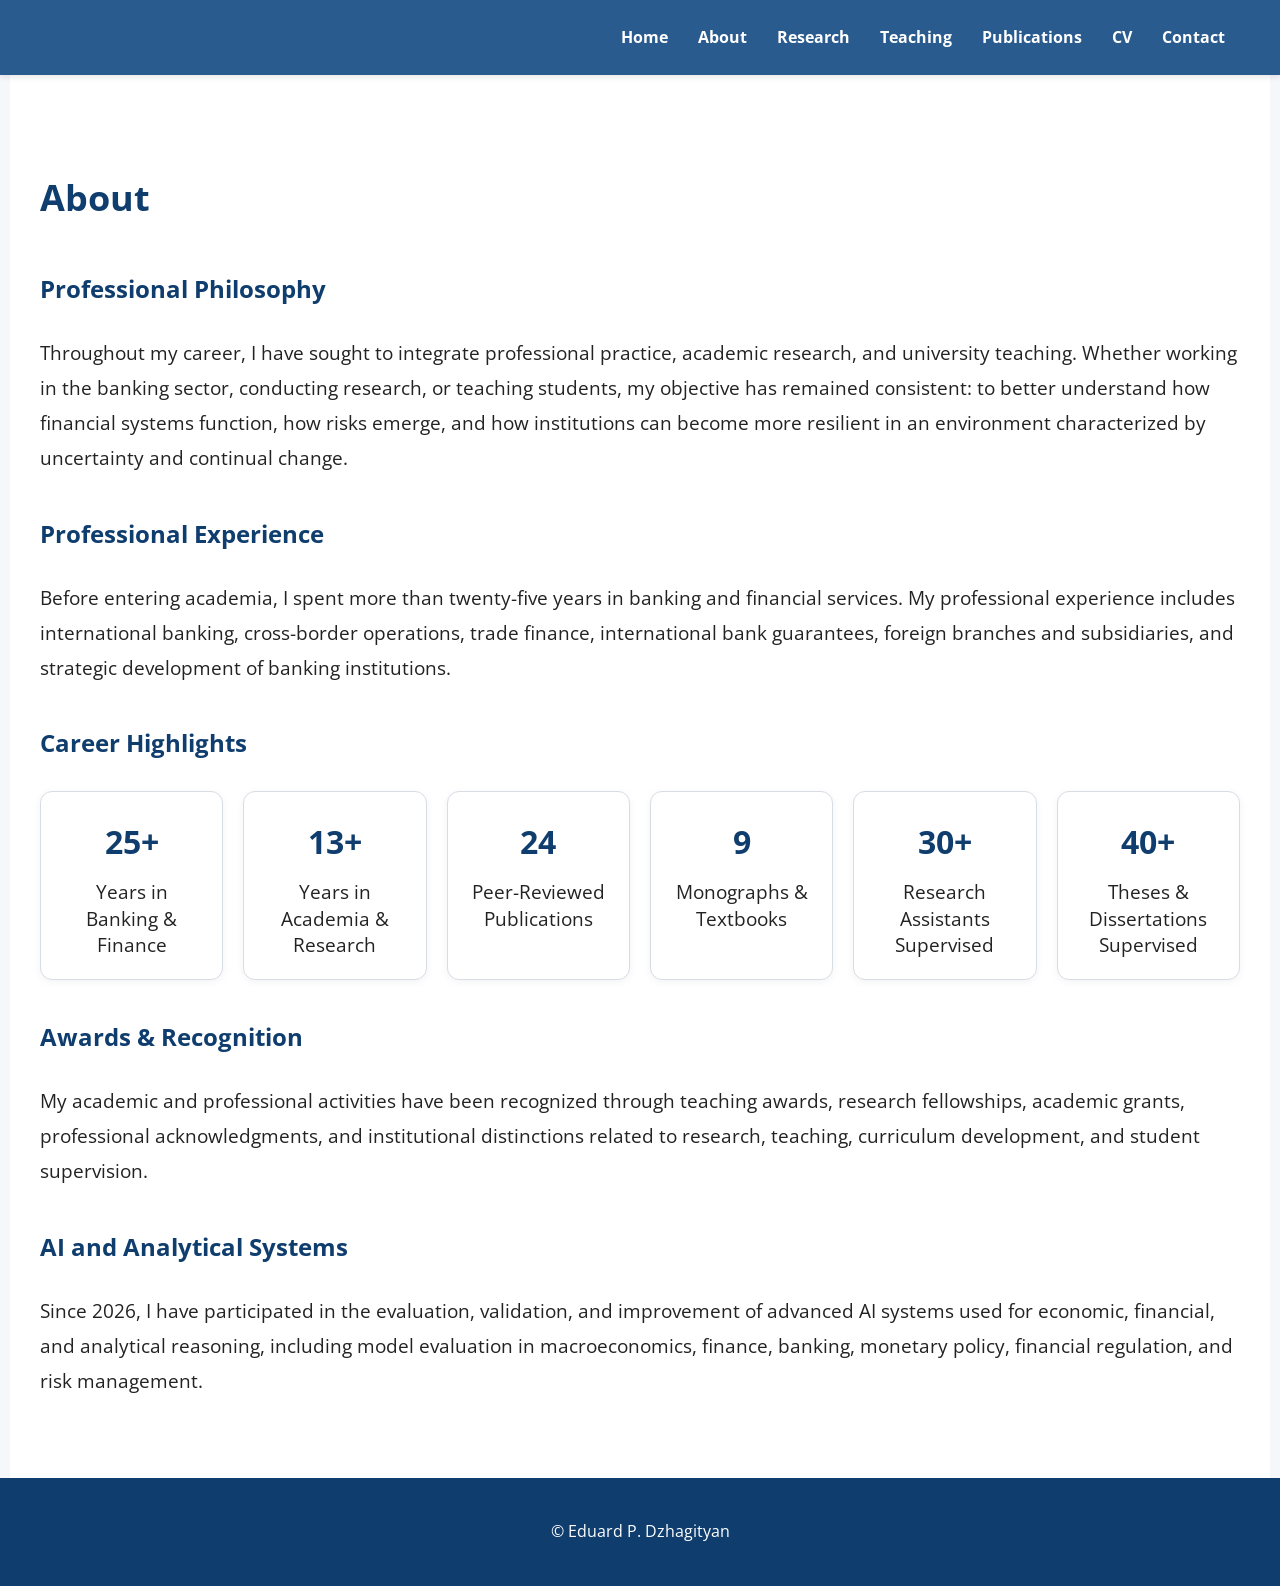
==== about.html @ 3d82eb3a "Connect About to stylesheet" ====
<!DOCTYPE html>
<html lang="en">
<head>
<meta charset="UTF-8">
<meta name="viewport" content="width=device-width, initial-scale=1.0">
<title>About | Eduard P. Dzhagityan</title>
<link rel="stylesheet" href="style.css">
</head>

<body>

<nav>
<a href="index.html">Home</a>
<a href="about.html">About</a>
<a href="research.html">Research</a>
<a href="teaching.html">Teaching</a>
<a href="publications.html">Publications</a>
<a href="cv.html">CV</a>
<a href="contact.html">Contact</a>
</nav>

<section class="page-section">

<h1>About</h1>

<h2>Professional Philosophy</h2>

<p>
Throughout my career, I have sought to integrate professional practice, academic research, and university teaching. Whether working in the banking sector, conducting research, or teaching students, my objective has remained consistent: to better understand how financial systems function, how risks emerge, and how institutions can become more resilient in an environment characterized by uncertainty and continual change.
</p>

<h2>Professional Experience</h2>

<p>
Before entering academia, I spent more than twenty-five years in banking and financial services. My professional experience includes international banking, cross-border operations, trade finance, international bank guarantees, foreign branches and subsidiaries, and strategic development of banking institutions.
</p>

<h2>Career Highlights</h2>

<div class="highlights-grid">

<div class="highlight-card">
<strong>25+</strong>
<span>Years in Banking & Finance</span>
</div>

<div class="highlight-card">
<strong>13+</strong>
<span>Years in Academia & Research</span>
</div>

<div class="highlight-card">
<strong>24</strong>
<span>Peer-Reviewed Publications</span>
</div>

<div class="highlight-card">
<strong>9</strong>
<span>Monographs & Textbooks</span>
</div>

<div class="highlight-card">
<strong>30+</strong>
<span>Research Assistants Supervised</span>
</div>

<div class="highlight-card">
<strong>40+</strong>
<span>Theses & Dissertations Supervised</span>
</div>

</div>

<h2>Awards & Recognition</h2>

<p>
My academic and professional activities have been recognized through teaching awards, research fellowships, academic grants, professional acknowledgments, and institutional distinctions related to research, teaching, curriculum development, and student supervision.
</p>

<h2>AI and Analytical Systems</h2>

<p>
Since 2026, I have participated in the evaluation, validation, and improvement of advanced AI systems used for economic, financial, and analytical reasoning, including model evaluation in macroeconomics, finance, banking, monetary policy, financial regulation, and risk management.
</p>

</section>

<footer>
© Eduard P. Dzhagityan
</footer>

</body>
</html>
---- style.css ----
@import url('https://fonts.googleapis.com/css2?family=Open+Sans:wght@400;600;700&display=swap');

body{
    margin:0;
    font-family:"Open Sans", Arial, sans-serif;
    background:#f5f7fa;
    color:#222;
    line-height:1.7;
}

nav{
    background:#2a5b8f;
    padding:24px 40px;
    box-shadow:0 2px 6px rgba(0,0,0,.1);
    position:sticky;
    top:0;
    z-index:10;
    display:flex;
    justify-content:flex-end;
    align-items:center;
}

nav a{
    margin:0 15px;
    text-decoration:none;
    color:white;
    font-weight:bold;
}

nav a:hover{
    color:#8fd3ff;
}

header{
    background:
    linear-gradient(90deg, rgba(15,61,110,0.98) 0%, rgba(15,61,110,0.95) 100%),
    radial-gradient(circle at 75% 18%, rgba(255,255,255,0.08), transparent 28%),
    linear-gradient(135deg, #0f3d6e 0%, #082d55 100%);
    color:white;
    padding:35px 40px 45px 40px;
    position:relative;
    overflow:hidden;
}

.container{
    max-width:1320px;
    margin:auto;
}

.hero{
    display:flex;
    align-items:flex-start;
    gap:56px;
    flex-wrap:wrap;
    position:relative;
    margin-top:20px;
}

.hero img{
    width:300px;
    border-radius:14px;
    box-shadow:0 12px 30px rgba(0,0,0,.30);
    z-index:1;
}

.hero-text{
    flex:1;
    min-width:300px;
}

.hero-text h1{
    margin:0;
    font-size:34px;
    line-height:1.15;
    font-weight:700;
}

.hero-text h1 .degrees{
    display:block;
    font-size:18px;
    font-weight:600;
    margin-top:8px;
    padding-bottom:10px;
    border-bottom:1px solid rgba(255,255,255,0.55);
    color:#8fd3ff;
    opacity:0.95;
}

.hero-text p{
    font-size:16px;
    margin-bottom:14px;
    line-height:1.6;
}

.hero-highlights{
    display:grid;
    grid-template-columns:1.1fr 1.9fr;
    gap:38px;
    margin-top:38px;
    font-size:15px;
    line-height:1.55;
    align-items:start;
}

.hero-highlights strong{
    font-size:18px;
    display:block;
    margin-bottom:8px;
}

.academic-profiles{
    width:100%;
    max-width:1000px;
    margin:40px auto 0 auto;
    padding-top:12px;
    text-align:left;
    background:none;
    border:none;
    box-shadow:none;
    border-top:1px solid rgba(255,255,255,0.25);
}

.academic-profiles strong{
    display:block;
    font-family:Georgia, serif;
    font-size:22px;
    font-weight:500;
    margin-bottom:8px;
    color:white;
}

.academic-profiles a{
    color:white;
    text-decoration:none;
    font-weight:500;
}

.academic-profiles a:hover{
    text-decoration:underline;
}

.buttons{
    margin-top:25px;
}

.button{
    display:inline-block;
    margin-right:10px;
    margin-bottom:10px;
    padding:12px 20px;
    background:white;
    color:#0f3d6e;
    text-decoration:none;
    border-radius:6px;
    font-weight:bold;
}

section{
    max-width:1200px;
    margin:auto;
    padding:60px 30px;
}

section.page-section{
    background:white;
    font-size:19px;
    line-height:1.85;
}

h1{
    color:#0f3d6e;
    font-size:36px;
    margin-bottom:30px;
}

h2{
    color:#0f3d6e;
    font-size:24px;
    margin-top:35px;
    margin-bottom:25px;
}

.cards{
    display:grid;
    grid-template-columns:repeat(auto-fit,minmax(250px,1fr));
    gap:20px;
}

.card{
    background:white;
    padding:25px;
    border-radius:10px;
    box-shadow:0 2px 8px rgba(0,0,0,.08);
}

.highlights-grid{
    display:grid;
    grid-template-columns:repeat(auto-fit,minmax(180px,1fr));
    gap:20px;
    margin:25px 0 35px;
}

.highlight-card{
    background:#ffffff;
    border:1px solid #d7dce5;
    border-radius:12px;
    padding:20px;
    text-align:center;
    box-shadow:0 2px 8px rgba(0,0,0,.05);
}

.highlight-card strong{
    display:block;
    font-size:2rem;
    color:#0f3d6e;
    margin-bottom:8px;
}

.highlight-card span{
    display:block;
    line-height:1.4;
}

ul{
    padding-left:20px;
}

footer{
    text-align:center;
    padding:40px;
    background:#0f3d6e;
    color:white;
}
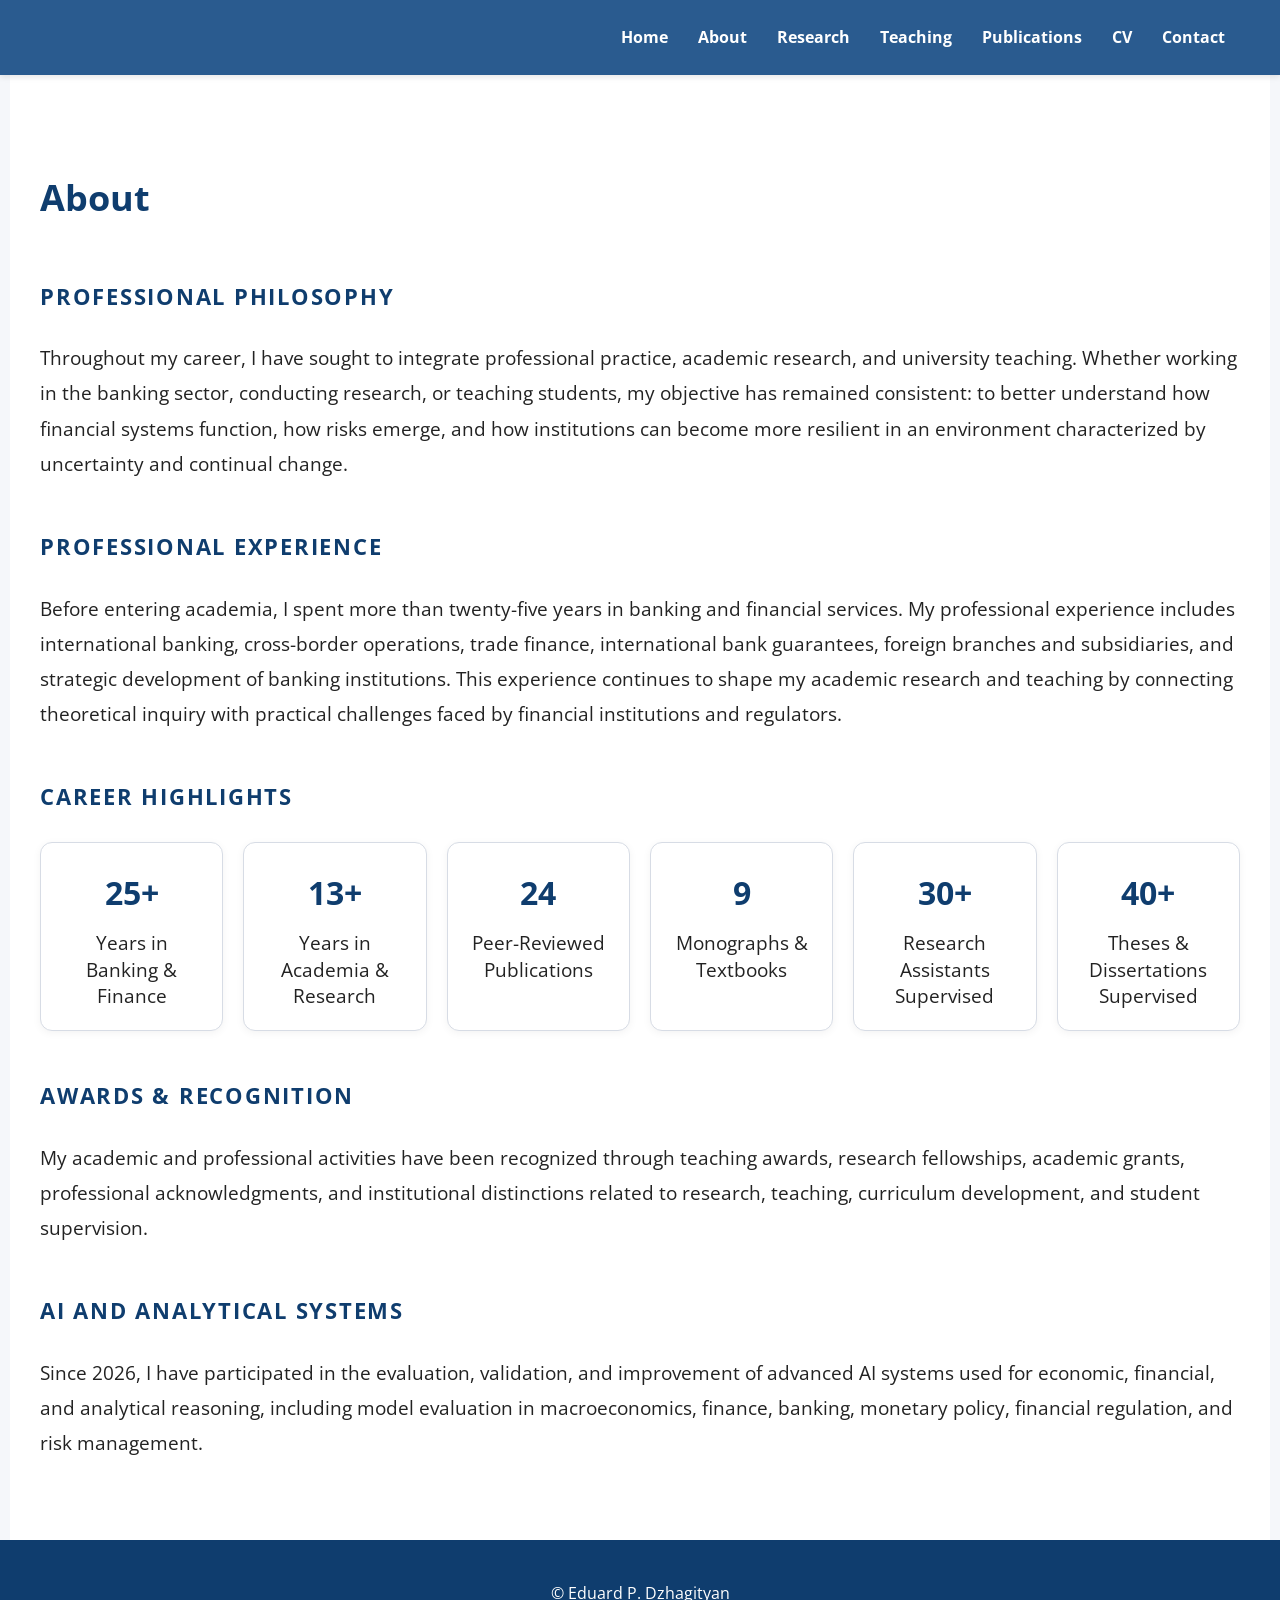
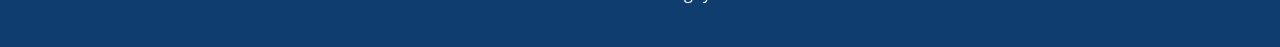
==== commit 236f85f3: "Update about.html" ====
--- a/about.html
+++ b/about.html
@@ -32,7 +32,7 @@
 <h2>Professional Experience</h2>
 
 <p>
-Before entering academia, I spent more than twenty-five years in banking and financial services. My professional experience includes international banking, cross-border operations, trade finance, international bank guarantees, foreign branches and subsidiaries, and strategic development of banking institutions.
+Before entering academia, I spent more than twenty-five years in banking and financial services. My professional experience includes international banking, cross-border operations, trade finance, international bank guarantees, foreign branches and subsidiaries, and strategic development of banking institutions. This experience continues to shape my academic research and teaching by connecting theoretical inquiry with practical challenges faced by financial institutions and regulators.
 </p>
 
 <h2>Career Highlights</h2>
--- a/style.css
+++ b/style.css
@@ -37,6 +37,8 @@
     radial-gradient(circle at 75% 18%, rgba(255,255,255,0.08), transparent 28%),
     linear-gradient(135deg, #0f3d6e 0%, #082d55 100%);
     color:white;
+    font-size:19px;
+    line-height:1.75;
     padding:35px 40px 45px 40px;
     position:relative;
     overflow:hidden;
@@ -73,6 +75,7 @@
     font-size:34px;
     line-height:1.15;
     font-weight:700;
+    color:white;
 }
 
 .hero-text h1 .degrees{
@@ -87,9 +90,9 @@
 }
 
 .hero-text p{
-    font-size:16px;
+    font-size:19px;
     margin-bottom:14px;
-    line-height:1.6;
+    line-height:1.75;
 }
 
 .hero-highlights{
@@ -130,13 +133,16 @@
 }
 
 .academic-profiles a{
-    color:white;
-    text-decoration:none;
-    font-weight:500;
+    color:#8fd3ff;
+    text-decoration:underline;
+    text-decoration-thickness:1px;
+    text-underline-offset:3px;
+    font-weight:600;
+    transition:color .2s ease;
 }
 
 .academic-profiles a:hover{
-    text-decoration:underline;
+    color:#ffffff;
 }
 
 .buttons{
@@ -175,22 +181,47 @@
 
 h2{
     color:#0f3d6e;
-    font-size:24px;
-    margin-top:35px;
+    font-size:22px;
+    font-weight:700;
+    text-transform:uppercase;
+    letter-spacing:.08em;
+    margin-top:44px;
     margin-bottom:25px;
+}
+
+h3{
+    color:#0f3d6e;
+    font-size:20px;
+    margin-top:28px;
+    margin-bottom:8px;
+}
+
+.course-block{
+    border-left:4px solid #2a5b8f;
+    padding-left:18px;
+    margin-top:22px;
+    margin-bottom:22px;
 }
 
 .cards{
     display:grid;
-    grid-template-columns:repeat(auto-fit,minmax(250px,1fr));
-    gap:20px;
+    grid-template-columns:repeat(auto-fit,minmax(280px,1fr));
+    gap:30px;
+    margin-top:25px;
+    margin-bottom:35px;
 }
 
 .card{
-    background:white;
-    padding:25px;
-    border-radius:10px;
-    box-shadow:0 2px 8px rgba(0,0,0,.08);
+    background:#ffffff;
+    border:1px solid #d7dce5;
+    border-radius:12px;
+    padding:24px;
+    box-shadow:0 2px 8px rgba(0,0,0,.05);
+}
+
+.card h3{
+    color:#0f3d6e;
+    margin-top:0;
 }
 
 .highlights-grid{
@@ -231,3 +262,195 @@
     background:#0f3d6e;
     color:white;
 }
+/* ---------- Teaching page ---------- */
+
+.course-block{
+    display:grid;
+    grid-template-columns:58px 1fr;
+    column-gap:20px;
+    align-items:start;
+
+    background:#ffffff;
+    border:2px solid #9fb8d8;
+    border-radius:14px;
+    padding:22px 30px;
+    margin:22px 0;
+
+    box-shadow:0 6px 16px rgba(15,61,110,.08);
+    transition:all .25s ease;
+}
+.course-block:hover{
+    transform:translateY(-2px);
+    box-shadow:0 10px 24px rgba(0,0,0,.08);
+}
+
+.course-icon{
+    width:54px;
+    height:54px;
+    border-radius:12px;
+
+    display:flex;
+    align-items:center;
+    justify-content:center;
+
+    background:#eef5fb;
+}
+
+.course-icon svg{
+    width:38px;
+    height:38px;
+    display:block;
+}
+
+.course-icon svg *{
+    fill:none;
+    stroke:#0f3d6e;
+    stroke-width:2.3;
+    stroke-linecap:round;
+    stroke-linejoin:round;
+}
+
+.course-content h3{
+    margin:0 0 10px 0;
+    padding-bottom:10px;
+
+    color:#123f73;
+    font-size:1.35rem;
+    line-height:1.3;
+
+    border-bottom:1px solid #d9e3ef;
+}
+
+.course-content p{
+    margin:0;
+    line-height:1.9;
+    color:#2f3b4a;
+    text-wrap:pretty;
+}
+
+.course-topics{
+    display:flex;
+    flex-wrap:wrap;
+    gap:10px 12px;
+    margin-top:14px;
+}
+
+.topic-tag{
+    display:inline-block;
+    padding:6px 14px;
+    background:#eef5fb;
+    border:1px solid #c9d9ec;
+    border-radius:8px;
+    color:#0f3d6e;
+    font-size:.95rem;
+    font-weight:600;
+    line-height:1.35;
+}
+/* ---------- Website Notice ---------- */
+
+.site-notice{
+    background:#fff8e5;
+    border-left:5px solid #d4a017;
+    border:1px solid #ecd58b;
+    border-radius:10px;
+
+    padding:16px 20px;
+    margin:18px 0 28px;
+
+    color:#4d3b00;
+    font-size:1rem;
+    line-height:1.7;
+}
+
+.site-notice strong{
+    color:#8a5a00;
+}
+
+/* ---------- Website Notice ---------- */
+
+.site-notice{
+    display:inline-block;
+
+    background:#fff8e5;
+    border:1px solid #e3c76d;
+    border-left:4px solid #c89b1f;
+
+    border-radius:8px;
+
+    padding:8px 12px;
+
+    margin:10px 0 18px 0;
+
+    color:#4b3b00;
+
+    font-size:.88rem;
+
+    line-height:1.45;
+
+    max-width:720px;
+}
+.site-notice strong{
+    color:#8a5c00;
+}
+
+/* ---------- Publications page ---------- */
+
+.publication{
+    background:#ffffff;
+    border:2px solid #9fb8d8;
+    border-radius:14px;
+    padding:22px 30px;
+    margin:22px 0 22px 42px;
+    width:calc(100% - 126px);
+    box-sizing:border-box;
+    box-shadow:0 6px 16px rgba(15,61,110,.08);
+    transition:all .25s ease;
+}
+
+.publication:hover{
+    transform:translateY(-2px);
+    box-shadow:0 10px 24px rgba(0,0,0,.08);
+}
+
+.publication h3{
+    color:#123f73;
+    font-size:1.35rem;
+    line-height:1.3;
+    margin:0 0 10px 0;
+    padding-bottom:10px;
+    border-bottom:1px solid #d9e3ef;
+}
+
+.publication p{
+    margin:0 0 12px 0;
+    line-height:1.9;
+    color:#2f3b4a;
+}
+
+@media (max-width:700px){
+    .publication{
+        margin:18px 0;
+        width:100%;
+        padding:20px;
+    }
+
+        .publication h3{
+        font-size:1.15rem;
+        overflow-wrap:anywhere;
+    }
+    .publication p{
+        font-size:1rem;
+    }
+
+    h2{
+        font-size:1.2rem;
+        letter-spacing:.06em;
+    }
+}
+.note{
+    background:#f5f7fa;
+    border:1px solid #d7dce5;
+    border-radius:12px;
+    padding:22px;
+    margin-top:35px;
+}
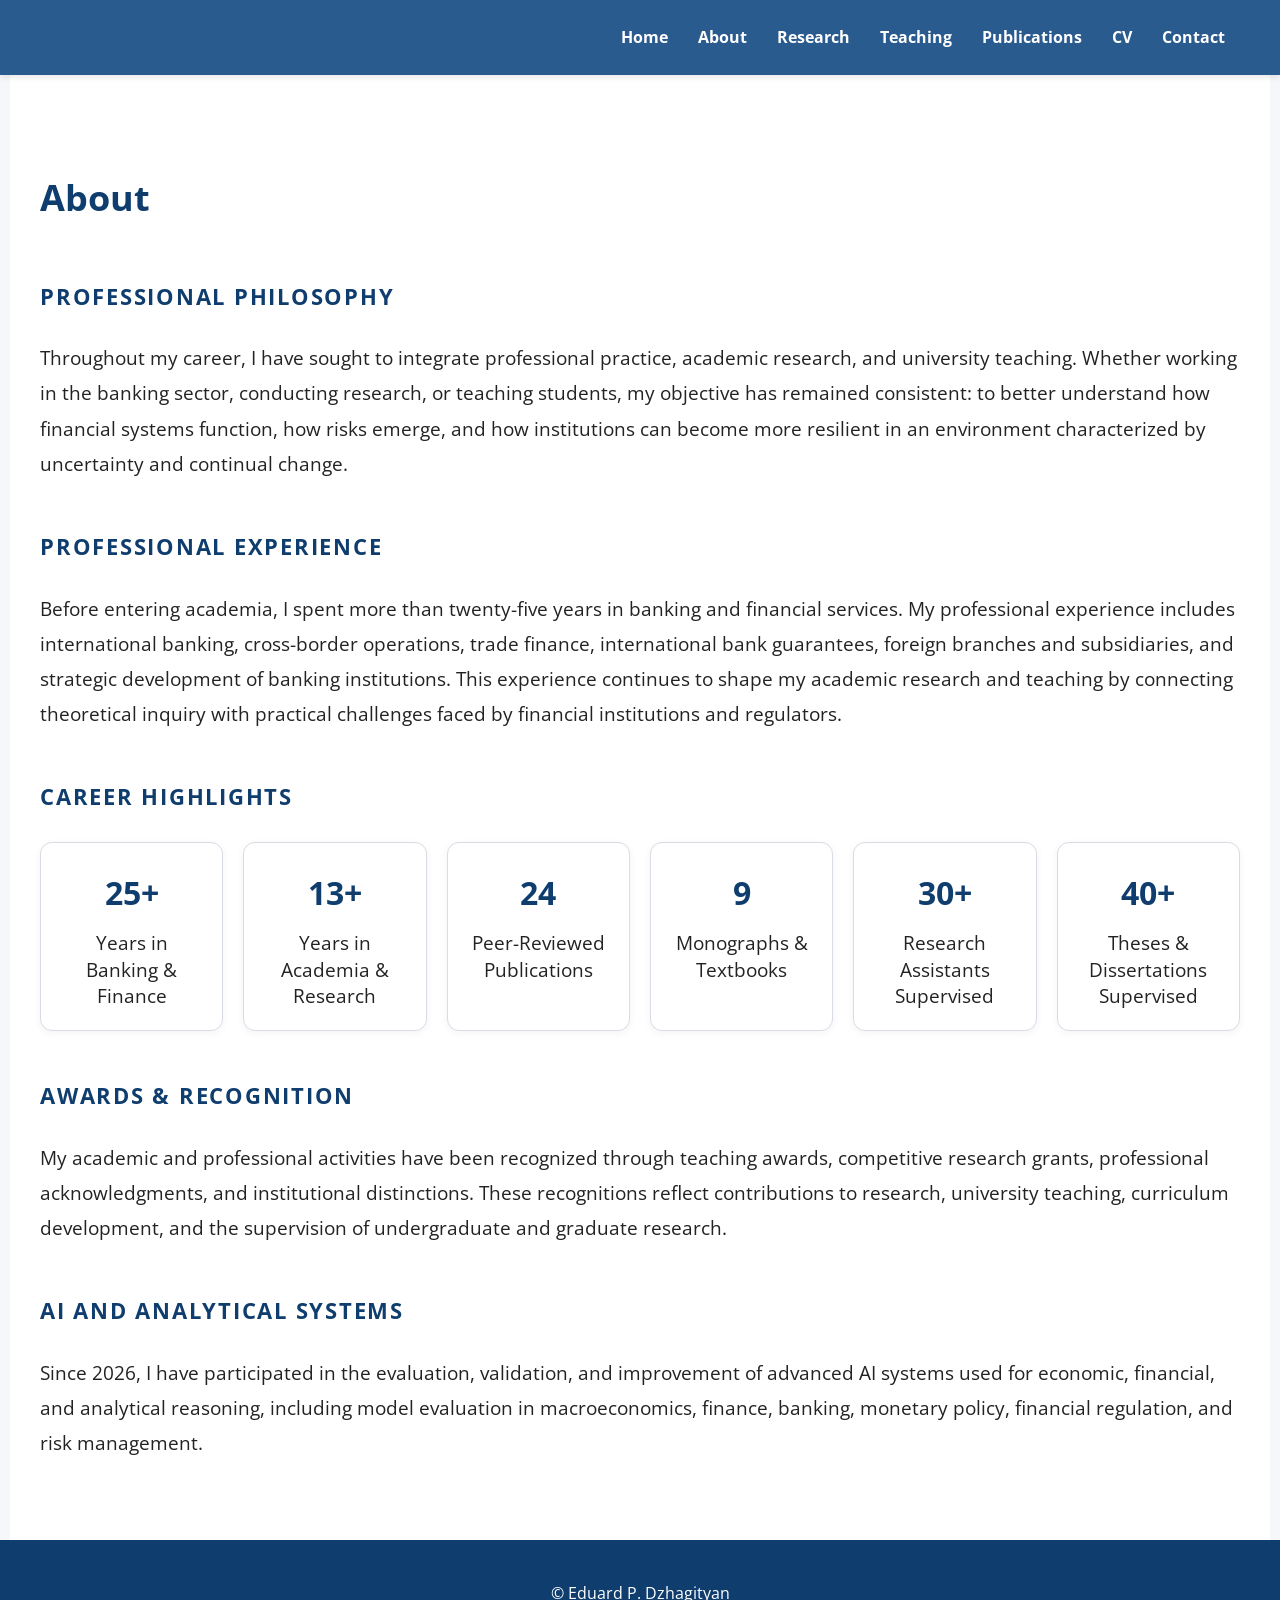
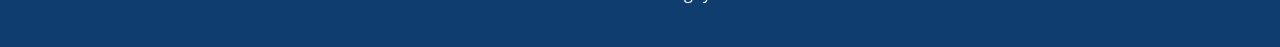
==== commit dadab14d: "Update about.html" ====
--- a/about.html
+++ b/about.html
@@ -74,7 +74,7 @@
 <h2>Awards & Recognition</h2>
 
 <p>
-My academic and professional activities have been recognized through teaching awards, research fellowships, academic grants, professional acknowledgments, and institutional distinctions related to research, teaching, curriculum development, and student supervision.
+My academic and professional activities have been recognized through teaching awards, competitive research grants, professional acknowledgments, and institutional distinctions. These recognitions reflect contributions to research, university teaching, curriculum development, and the supervision of undergraduate and graduate research.
 </p>
 
 <h2>AI and Analytical Systems</h2>
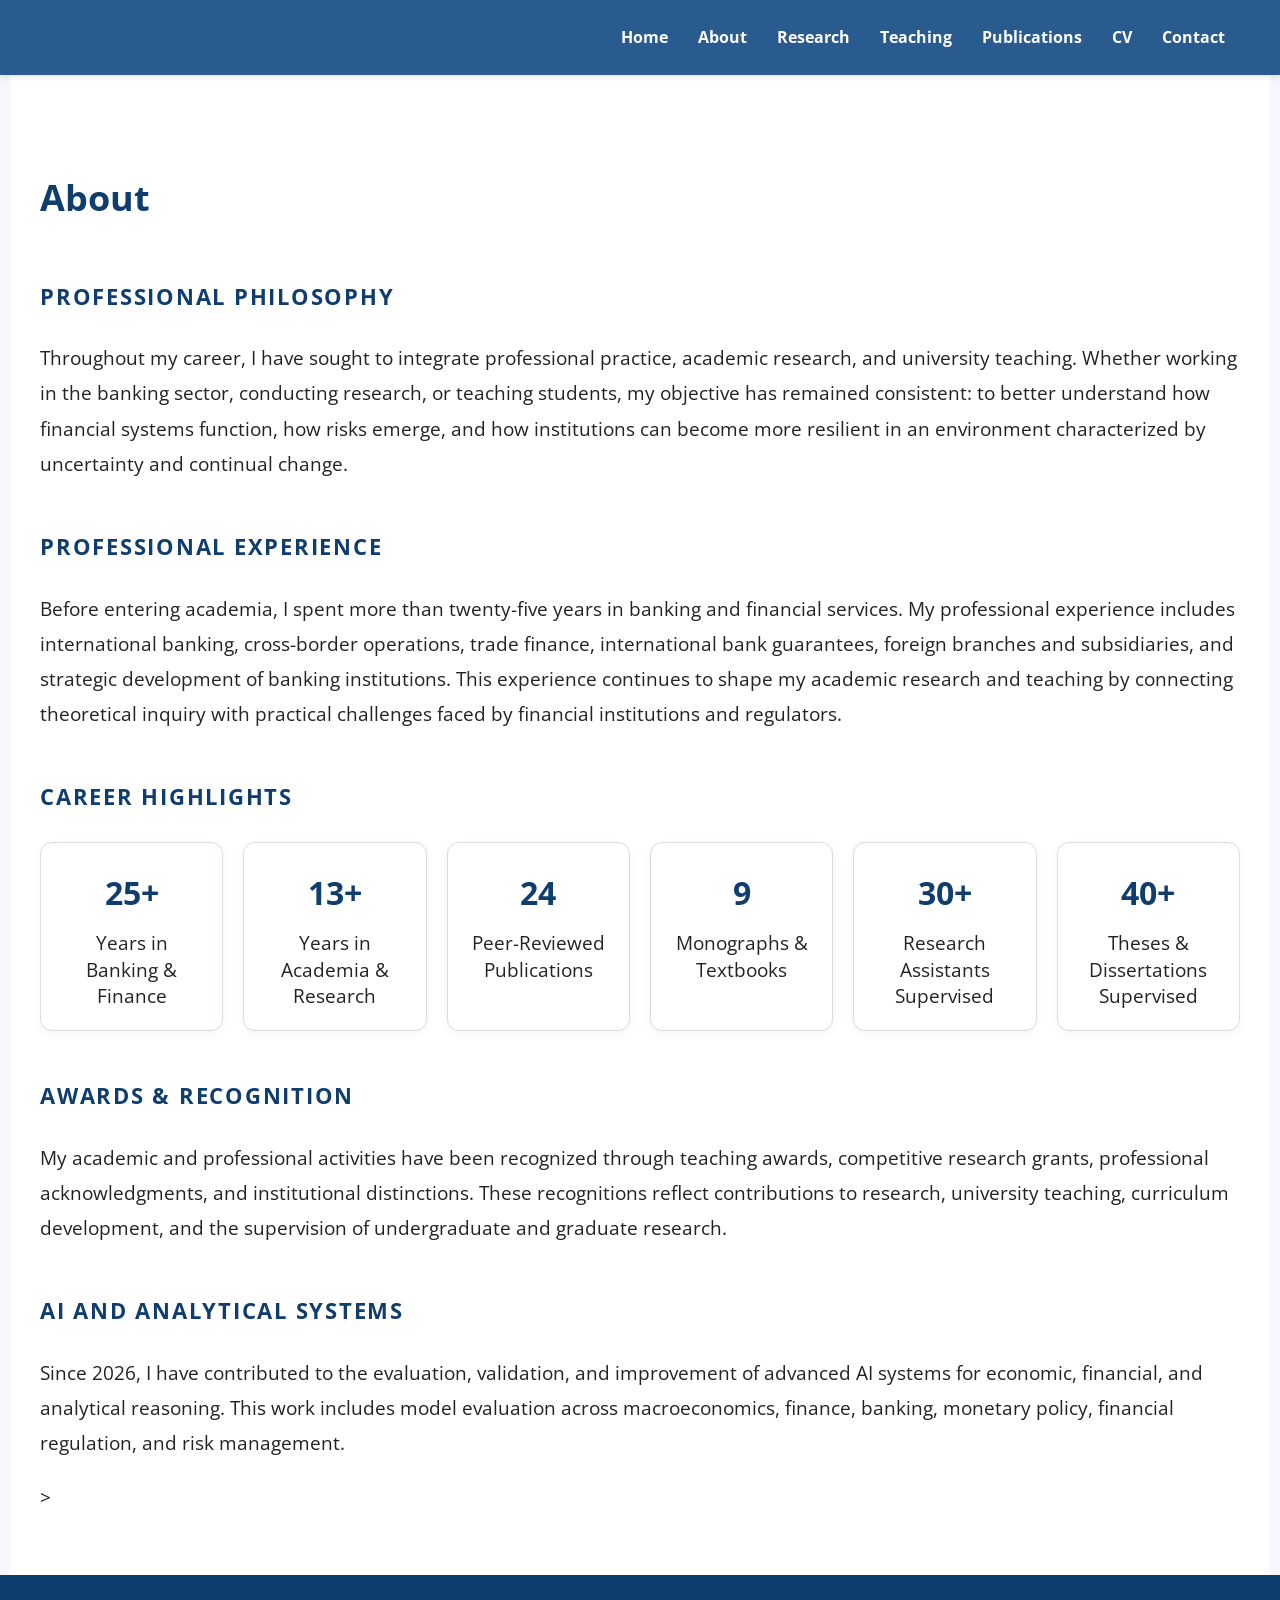
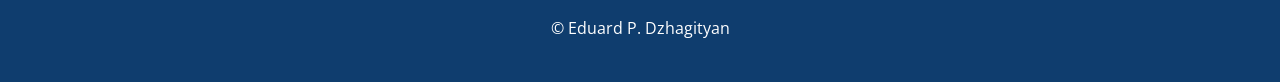
==== commit 2cfb3fb4: "Update about.html" ====
--- a/about.html
+++ b/about.html
@@ -80,8 +80,8 @@
 <h2>AI and Analytical Systems</h2>
 
 <p>
-Since 2026, I have participated in the evaluation, validation, and improvement of advanced AI systems used for economic, financial, and analytical reasoning, including model evaluation in macroeconomics, finance, banking, monetary policy, financial regulation, and risk management.
-</p>
+Since 2026, I have contributed to the evaluation, validation, and improvement of advanced AI systems for economic, financial, and analytical reasoning. This work includes model evaluation across macroeconomics, finance, banking, monetary policy, financial regulation, and risk management.
+</p>>
 
 </section>
 
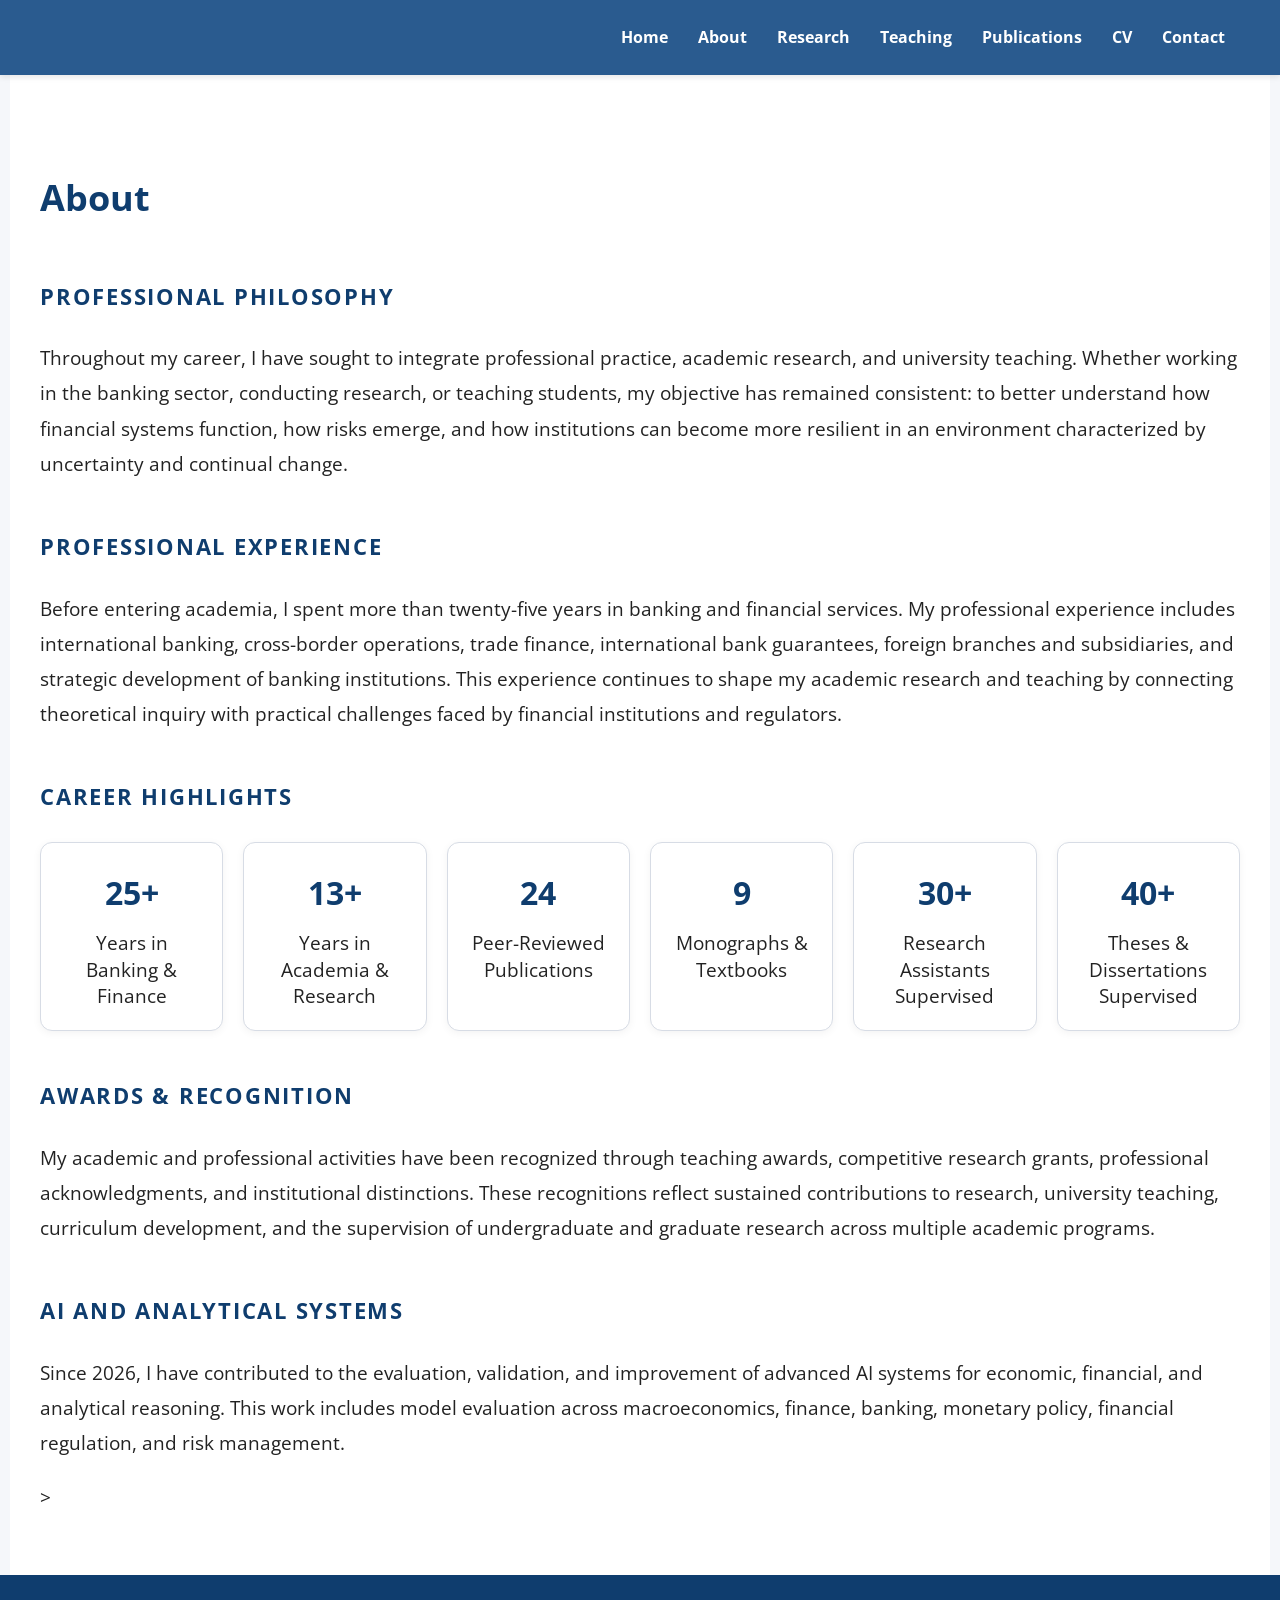
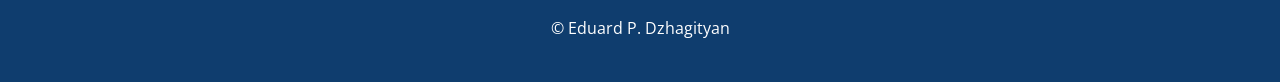
==== commit 4d4e1c90: "Update about.html" ====
--- a/about.html
+++ b/about.html
@@ -74,7 +74,7 @@
 <h2>Awards & Recognition</h2>
 
 <p>
-My academic and professional activities have been recognized through teaching awards, competitive research grants, professional acknowledgments, and institutional distinctions. These recognitions reflect contributions to research, university teaching, curriculum development, and the supervision of undergraduate and graduate research.
+My academic and professional activities have been recognized through teaching awards, competitive research grants, professional acknowledgments, and institutional distinctions. These recognitions reflect sustained contributions to research, university teaching, curriculum development, and the supervision of undergraduate and graduate research across multiple academic programs.
 </p>
 
 <h2>AI and Analytical Systems</h2>
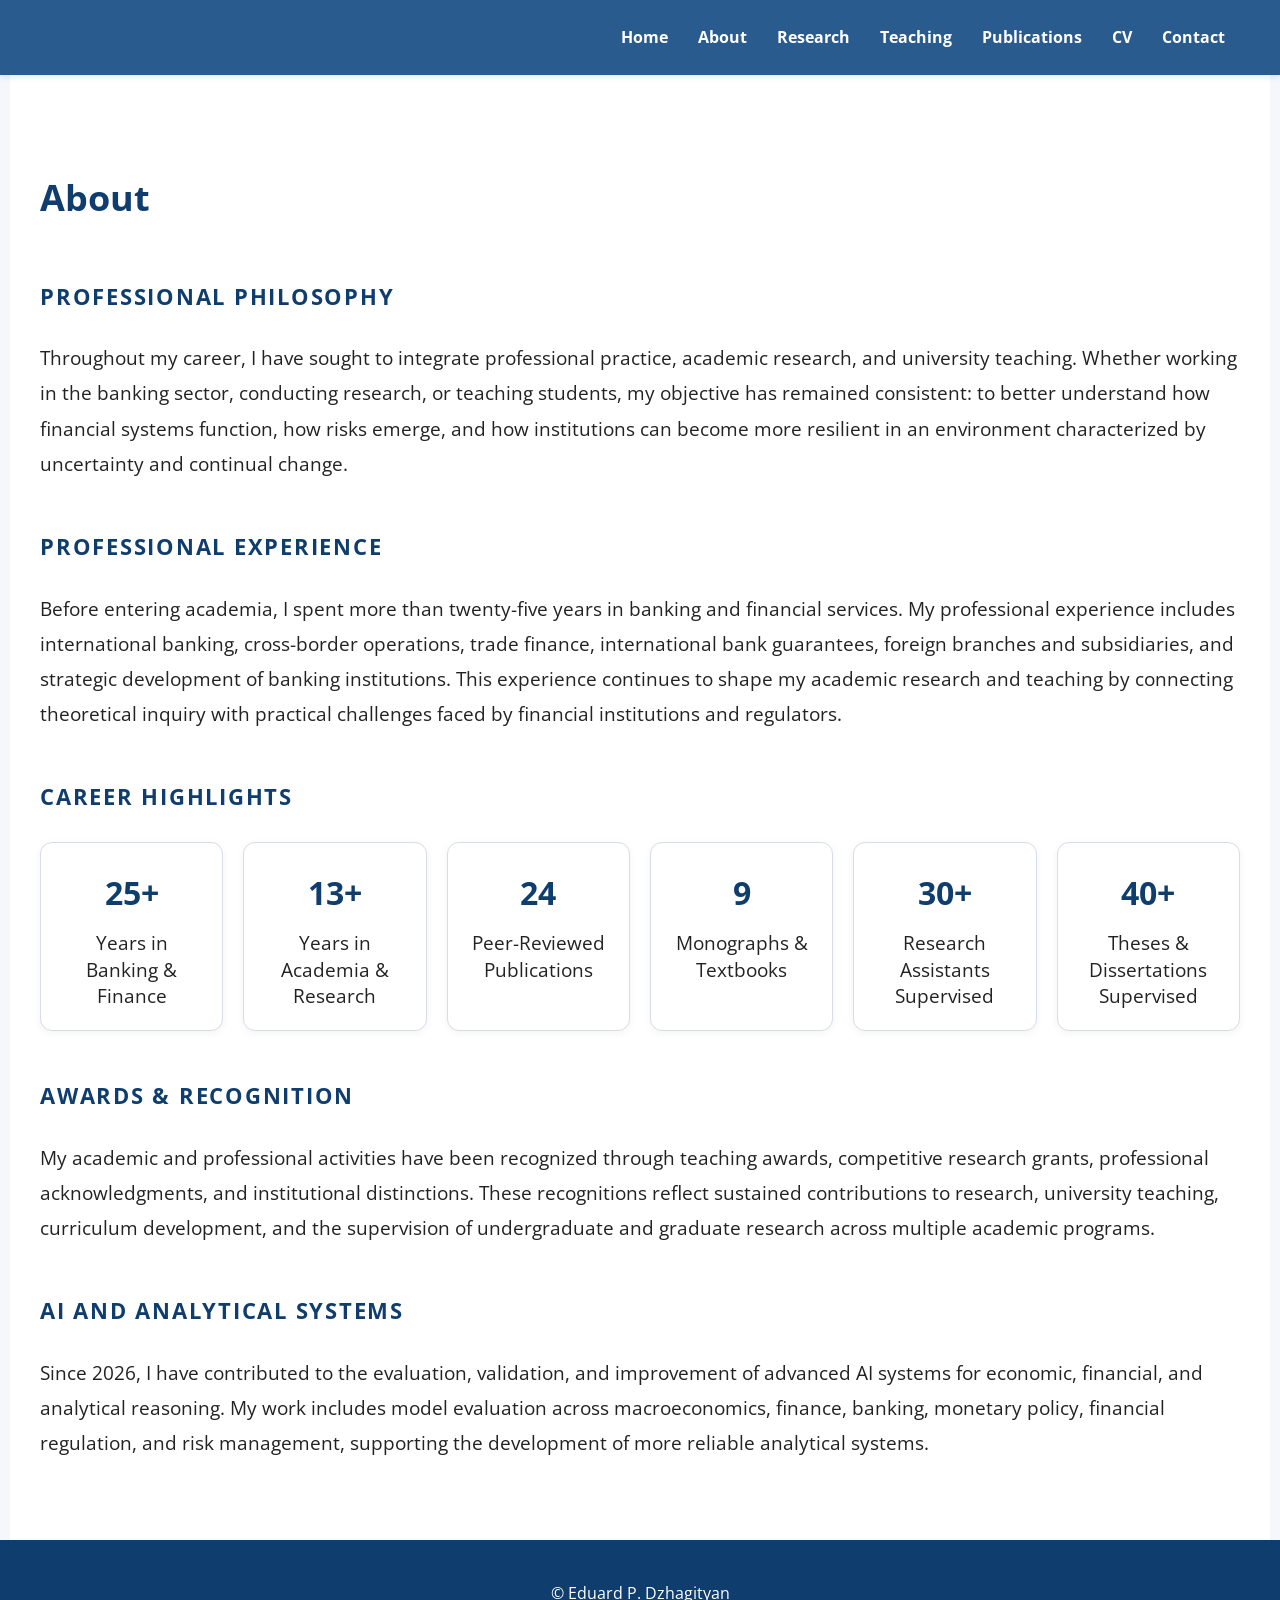
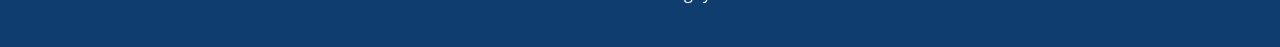
==== commit 98d16b27: "Update about.html" ====
--- a/about.html
+++ b/about.html
@@ -80,8 +80,8 @@
 <h2>AI and Analytical Systems</h2>
 
 <p>
-Since 2026, I have contributed to the evaluation, validation, and improvement of advanced AI systems for economic, financial, and analytical reasoning. This work includes model evaluation across macroeconomics, finance, banking, monetary policy, financial regulation, and risk management.
-</p>>
+Since 2026, I have contributed to the evaluation, validation, and improvement of advanced AI systems for economic, financial, and analytical reasoning. My work includes model evaluation across macroeconomics, finance, banking, monetary policy, financial regulation, and risk management, supporting the development of more reliable analytical systems.
+</p>
 
 </section>
 
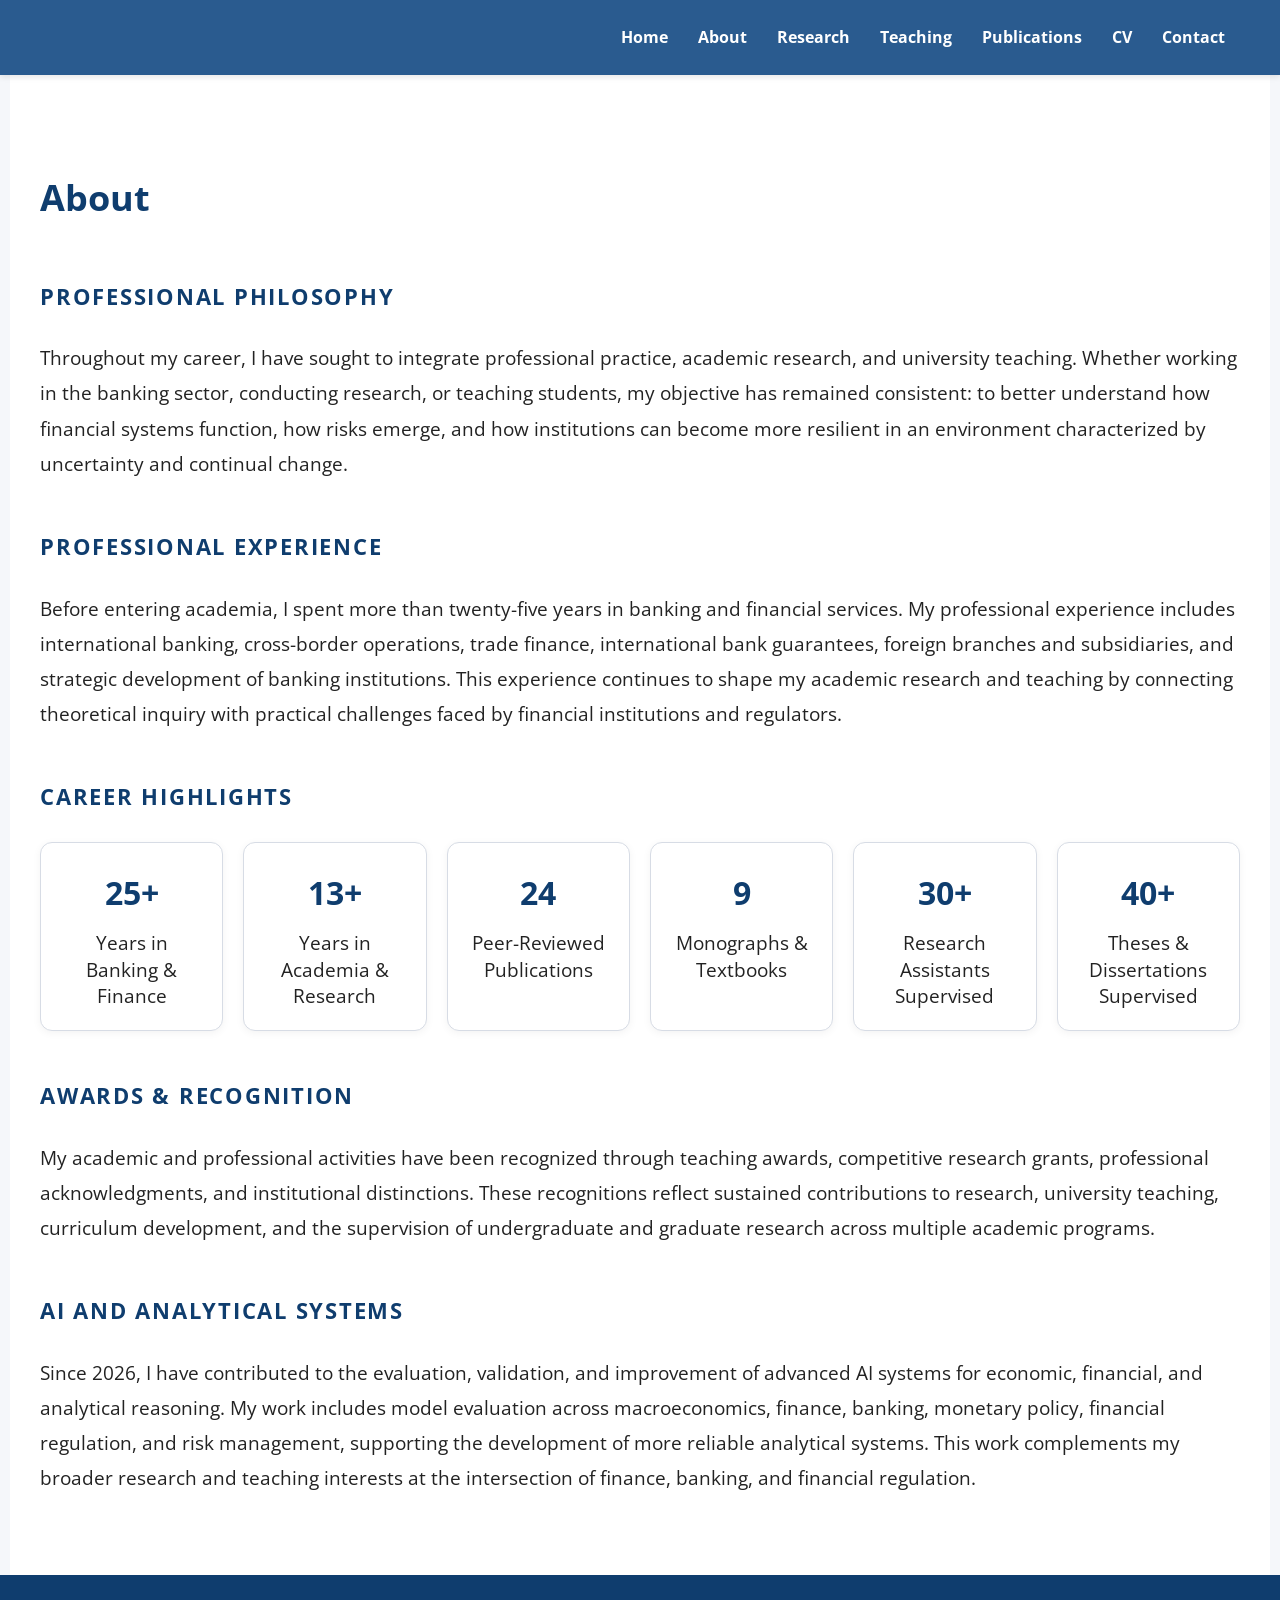
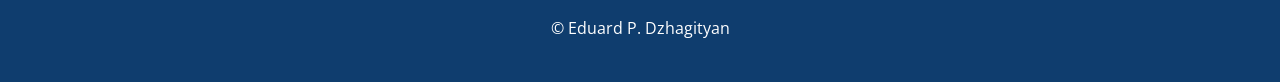
==== commit 61395fda: "Update about.html" ====
--- a/about.html
+++ b/about.html
@@ -80,9 +80,9 @@
 <h2>AI and Analytical Systems</h2>
 
 <p>
-Since 2026, I have contributed to the evaluation, validation, and improvement of advanced AI systems for economic, financial, and analytical reasoning. My work includes model evaluation across macroeconomics, finance, banking, monetary policy, financial regulation, and risk management, supporting the development of more reliable analytical systems.
+Since 2026, I have contributed to the evaluation, validation, and improvement of advanced AI systems for economic, financial, and analytical reasoning. My work includes model evaluation across macroeconomics, finance, banking, monetary policy, financial regulation, and risk management, supporting the development of more reliable analytical systems. This work complements my broader research and teaching interests at the intersection of finance, banking, and financial regulation.
 </p>
-
+  
 </section>
 
 <footer>
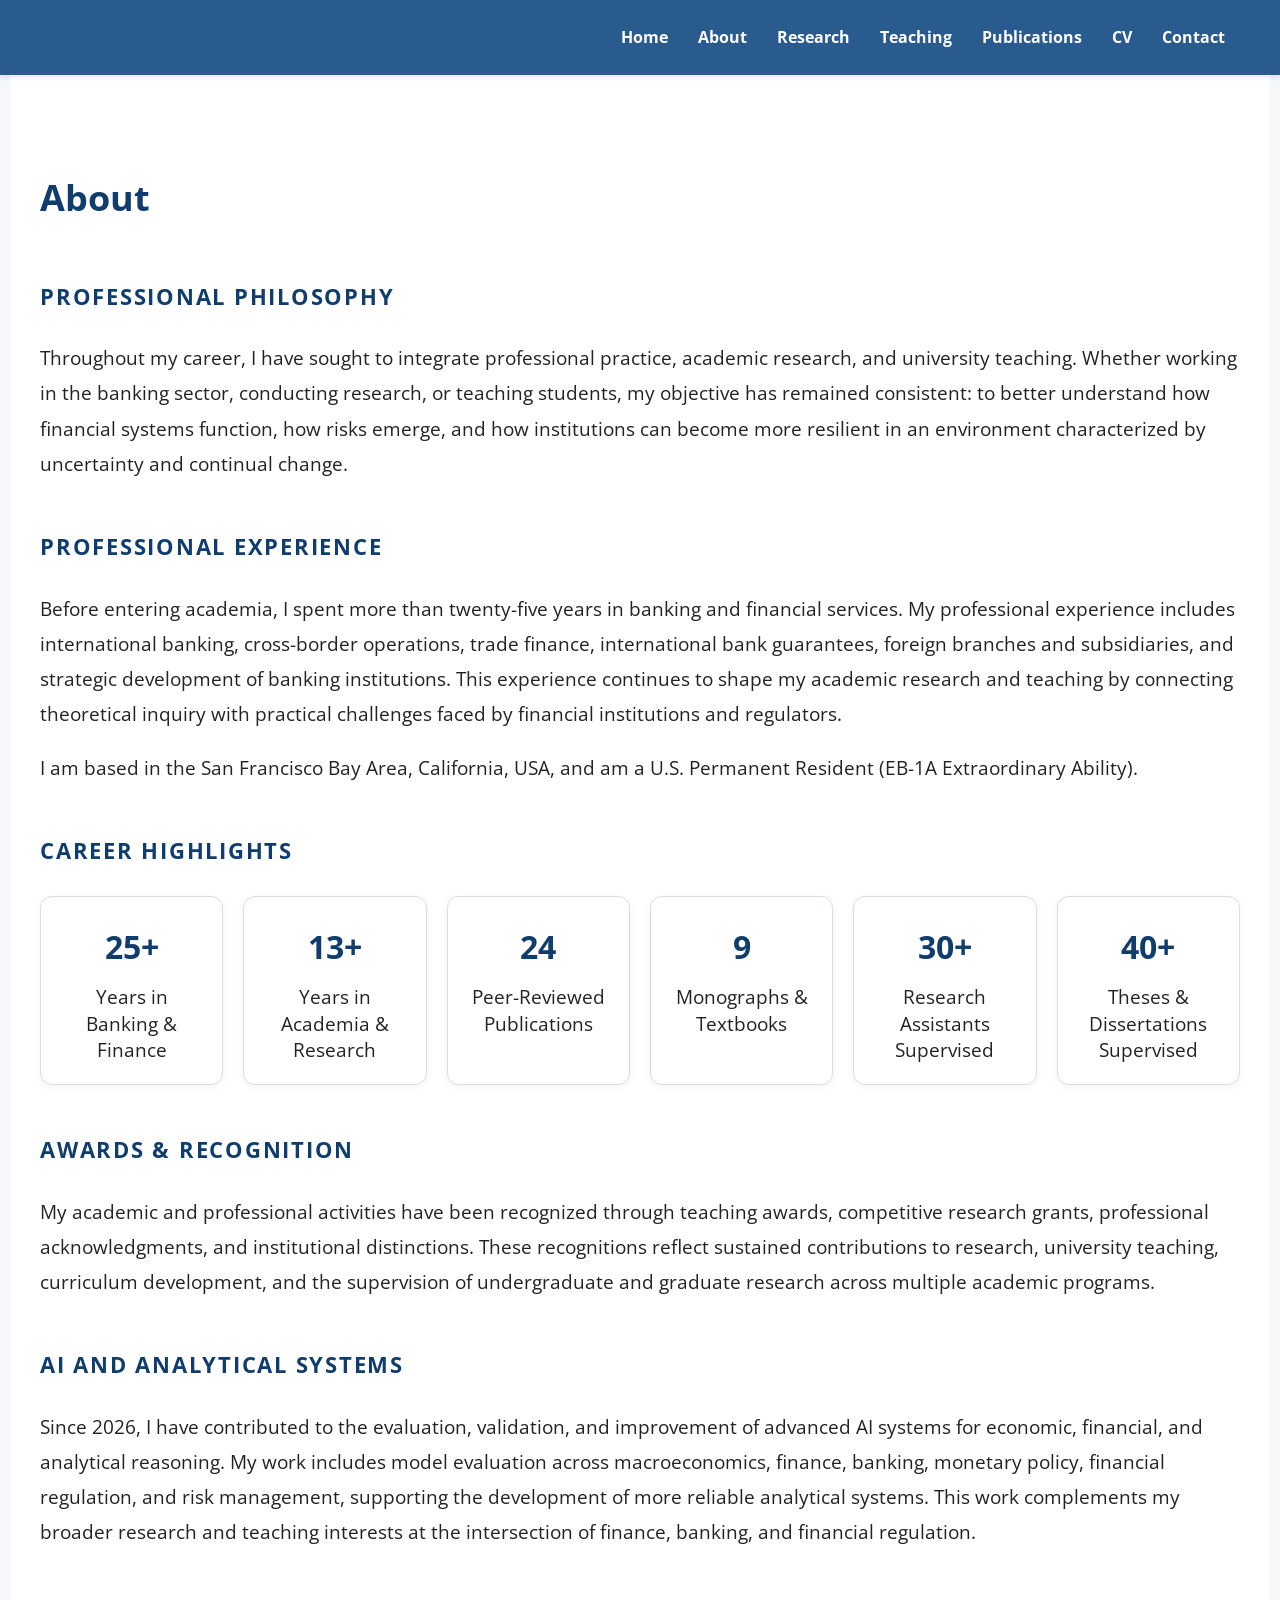
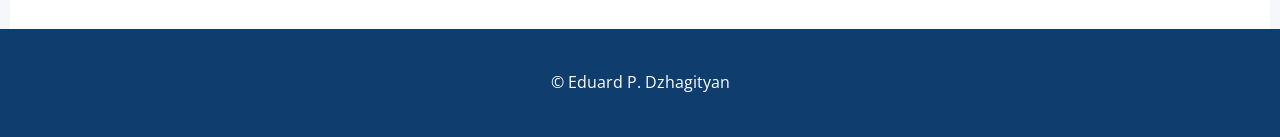
==== commit 3e5386fe: "Add U.S. permanent resident status to about.html" ====
--- a/about.html
+++ b/about.html
@@ -33,6 +33,10 @@
 
 <p>
 Before entering academia, I spent more than twenty-five years in banking and financial services. My professional experience includes international banking, cross-border operations, trade finance, international bank guarantees, foreign branches and subsidiaries, and strategic development of banking institutions. This experience continues to shape my academic research and teaching by connecting theoretical inquiry with practical challenges faced by financial institutions and regulators.
+</p>
+
+<p>
+I am based in the San Francisco Bay Area, California, USA, and am a U.S. Permanent Resident (EB-1A Extraordinary Ability).
 </p>
 
 <h2>Career Highlights</h2>
--- a/style.css
+++ b/style.css
@@ -454,3 +454,92 @@
     padding:22px;
     margin-top:35px;
 }
+
+/* Research Notes */
+
+.intro-note{
+    margin:28px 0 38px;
+    padding:28px 32px;
+    background:#f5f8fc;
+    border-left:4px solid #2f6598;
+    border-radius:4px;
+}
+
+.intro-note h3{
+    margin:0 0 16px;
+    color:#123f6d;
+    font-size:24px;
+    line-height:1.4;
+}
+
+.intro-note p{
+    margin:0 0 14px;
+}
+
+.intro-note p:last-child{
+    margin-bottom:0;
+}
+
+.notes-subheading{
+    margin:0 0 18px;
+    color:#123f6d;
+    font-size:23px;
+}
+
+.research-notes-list{
+    width:100%;
+}
+
+.research-note-item{
+    display:grid;
+    grid-template-columns:190px 1fr;
+    gap:32px;
+    padding:24px 0 28px;
+    border-bottom:1px solid #d9e0e7;
+}
+
+.research-note-item:first-child{
+    border-top:1px solid #d9e0e7;
+}
+
+.research-note-date{
+    color:#526b86;
+    font-size:16px;
+    padding-top:2px;
+}
+
+.research-note-content h3{
+    margin:0 0 10px;
+    color:#123f6d;
+    font-size:21px;
+    line-height:1.4;
+}
+
+.research-note-content p{
+    margin:0 0 12px;
+}
+
+.research-note-link{
+    font-weight:600;
+    text-decoration:none;
+}
+
+.research-note-link:hover{
+    text-decoration:underline;
+}
+
+.research-note-separator{
+    color:#8392a3;
+    margin:0 9px;
+}
+
+@media(max-width:700px){
+    .research-note-item{
+        grid-template-columns:1fr;
+        gap:8px;
+    }
+
+    .intro-note{
+        padding:22px;
+    }
+}
